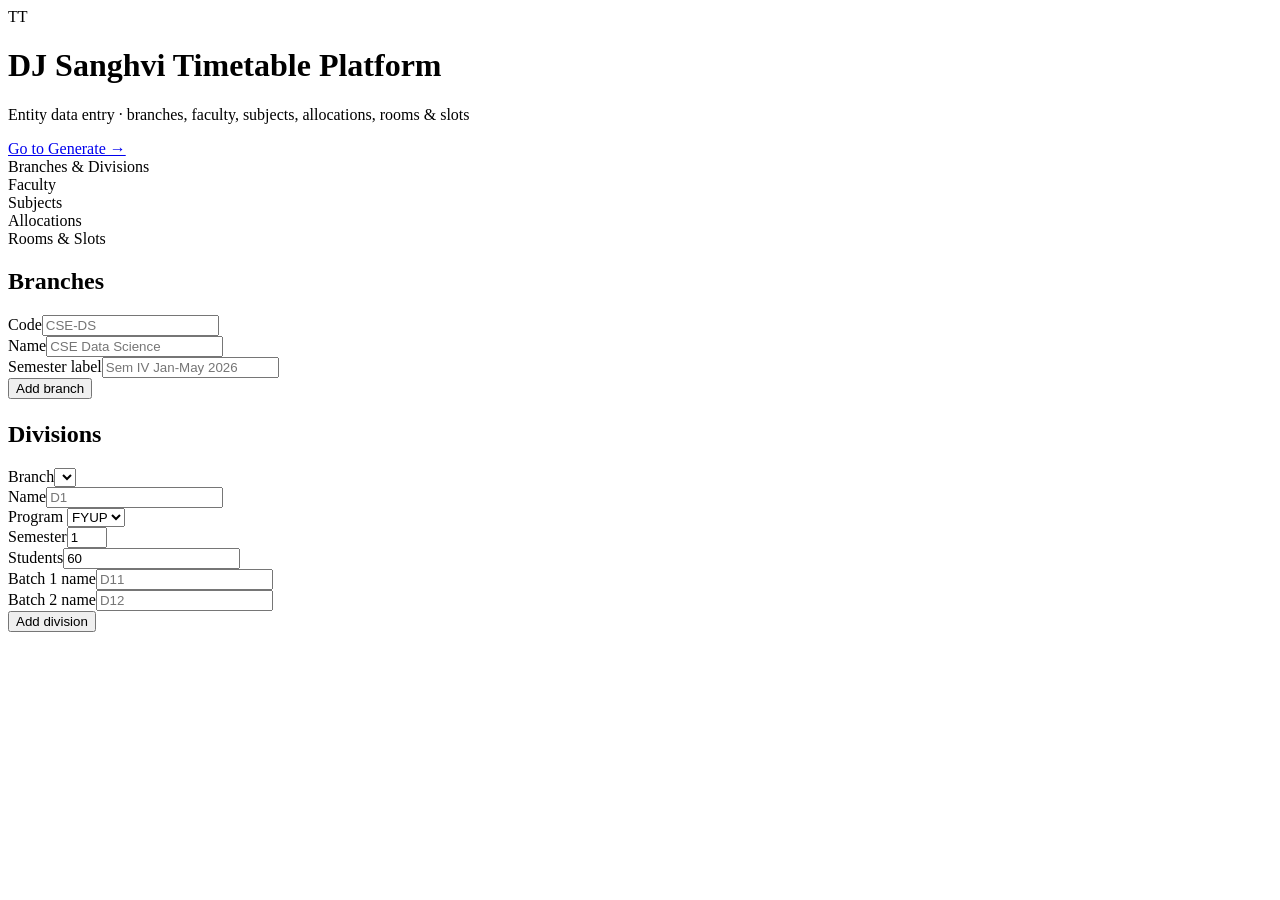
==== webapp/static/dashboard.html @ bfe4eb1f "Checkpoint from VS Code for cloud agent session" ====
<!DOCTYPE html>
<html lang="en">
<head>
<meta charset="UTF-8">
<meta name="viewport" content="width=device-width, initial-scale=1.0">
<title>DJ Sanghvi Timetable Platform — Data</title>
<link rel="stylesheet" href="/static/style.css">
<link rel="stylesheet" href="/static/dashboard.css">
</head>
<body>
<header class="topbar">
  <div class="brand">
    <div class="logo">TT</div>
    <div>
      <h1>DJ Sanghvi Timetable Platform</h1>
      <p class="sub">Entity data entry &middot; branches, faculty, subjects, allocations, rooms &amp; slots</p>
    </div>
  </div>
  <div class="dataset-label"><a class="nav-link" href="/platform">Go to Generate &rarr;</a></div>
</header>

<main>

  <nav class="dash-tabs" id="dashTabs">
    <div class="dash-tab active" data-section="branchesSection">Branches &amp; Divisions</div>
    <div class="dash-tab" data-section="facultySection">Faculty</div>
    <div class="dash-tab" data-section="coursesSection">Subjects</div>
    <div class="dash-tab" data-section="allocSection">Allocations</div>
    <div class="dash-tab" data-section="roomsSection">Rooms &amp; Slots</div>
  </nav>

  <!-- ============================================================ Branches & Divisions -->
  <section class="panel-section dash-section" id="branchesSection">
    <h2>Branches</h2>
    <form class="controls" id="branchForm">
      <div class="control"><label>Code</label><input type="text" id="branchCode" placeholder="CSE-DS" required></div>
      <div class="control"><label>Name</label><input type="text" id="branchName" placeholder="CSE Data Science" required></div>
      <div class="control"><label>Semester label</label><input type="text" id="branchSemLabel" placeholder="Sem IV Jan-May 2026"></div>
      <button type="submit" class="btn-primary">Add branch</button>
    </form>
    <div class="status-line" id="branchStatus"></div>
    <div id="branchTableWrap"></div>

    <h2 style="margin-top:22px">Divisions</h2>
    <div class="controls">
      <div class="control"><label>Branch</label><select id="divBranchSelect"></select></div>
    </div>
    <form class="controls" id="divForm">
      <div class="control"><label>Name</label><input type="text" id="divName" placeholder="D1" required></div>
      <div class="control"><label>Program</label>
        <select id="divProgram">
          <option value="FYUP">FYUP</option>
          <option value="BEd">BEd</option>
          <option value="MEd">MEd</option>
          <option value="ITEP">ITEP</option>
        </select>
      </div>
      <div class="control"><label>Semester</label><input type="number" id="divSemester" value="1" min="1" max="8"></div>
      <div class="control"><label>Students</label><input type="number" id="divStudents" value="60" min="1"></div>
      <div class="control"><label>Batch 1 name</label><input type="text" id="divBatch1" placeholder="D11"></div>
      <div class="control"><label>Batch 2 name</label><input type="text" id="divBatch2" placeholder="D12"></div>
      <button type="submit" class="btn-primary">Add division</button>
    </form>
    <div class="status-line" id="divStatus"></div>
    <div id="divTableWrap"></div>
  </section>

  <!-- ============================================================ Faculty -->
  <section class="panel-section dash-section" id="facultySection" style="display:none">
    <h2>Faculty <span class="hint">(shared across all branches)</span></h2>
    <form class="controls" id="facForm">
      <div class="control"><label>Code</label><input type="text" id="facCode" placeholder="AR" required></div>
      <div class="control"><label>Name</label><input type="text" id="facName" placeholder="Prof. Aditi Raut" required></div>
      <div class="control"><label>Max hrs/week</label><input type="number" id="facMaxHours" value="20" min="1"></div>
      <div class="control"><label>Max consecutive</label><input type="number" id="facMaxConsec" value="2" min="1"></div>
      <div class="control"><label>Unavailable slot ids <span class="hint">(comma-sep, optional)</span></label><input type="text" id="facUnavail" placeholder="e.g. 3,4,12"></div>
      <button type="submit" class="btn-primary">Add faculty</button>
    </form>
    <div class="status-line" id="facStatus"></div>
    <div id="facTableWrap"></div>
  </section>

  <!-- ============================================================ Subjects (Courses) -->
  <section class="panel-section dash-section" id="coursesSection" style="display:none">
    <h2>Subjects</h2>
    <div class="controls">
      <div class="control"><label>Branch</label><select id="courseBranchSelect"></select></div>
    </div>
    <form class="controls" id="courseForm">
      <div class="control"><label>Code</label><input type="text" id="courseCode" placeholder="DS" required></div>
      <div class="control"><label>Title</label><input type="text" id="courseTitle" placeholder="Data Structures" required></div>
      <div class="control"><label>Credits</label><input type="number" id="courseCredits" value="3" min="1" max="10"></div>
      <div class="control"><label>Category</label>
        <select id="courseCategory">
          <option value="Major">Major</option>
          <option value="Minor">Minor</option>
          <option value="Skill-Based">Skill-Based</option>
          <option value="Ability-Enhancement">Ability-Enhancement (AEC)</option>
          <option value="Value-Added">Value-Added (VAC)</option>
          <option value="Open-Elective">Open-Elective</option>
          <option value="Teaching-Practice">Teaching-Practice</option>
          <option value="Fieldwork">Fieldwork</option>
          <option value="Internship">Internship</option>
          <option value="Project">Project</option>
        </select>
      </div>
      <div class="control"><label>Theory/wk</label><input type="number" id="courseTheory" value="0" min="0" max="10"></div>
      <div class="control"><label>Practical/wk</label><input type="number" id="coursePractical" value="0" min="0" max="10"></div>
      <div class="control"><label>Tutorial/wk</label><input type="number" id="courseTutorial" value="0" min="0" max="10"></div>
      <div class="control checkbox-control"><label><input type="checkbox" id="courseHeavy"> Heavy subject</label></div>
      <button type="submit" class="btn-primary">Add subject</button>
    </form>
    <div class="status-line" id="courseStatus"></div>
    <div id="courseTableWrap"></div>
  </section>

  <!-- ============================================================ Allocations -->
  <section class="panel-section dash-section" id="allocSection" style="display:none">
    <h2>Allocations <span class="hint">(division &times; subject &rarr; faculty)</span></h2>
    <div class="controls">
      <div class="control"><label>Branch</label><select id="allocBranchSelect"></select></div>
      <div class="control"><label>Division</label><select id="allocDivisionSelect"></select></div>
    </div>
    <form class="controls" id="allocForm">
      <div class="control"><label>Subject</label><select id="allocCourseSelect"></select></div>
      <div class="control" id="allocSingleWrap"><label>Faculty (whole division)</label><select id="allocFaculty"></select></div>
      <div class="control" id="allocBatch1Wrap" style="display:none"><label>Batch 1 faculty</label><select id="allocBatch1Faculty"></select></div>
      <div class="control" id="allocBatch2Wrap" style="display:none"><label>Batch 2 faculty</label><select id="allocBatch2Faculty"></select></div>
      <button type="submit" class="btn-primary">Add allocation</button>
    </form>
    <p class="notes" id="allocHint"></p>
    <div class="status-line" id="allocStatus"></div>
    <div id="allocTableWrap"></div>
  </section>

  <!-- ============================================================ Rooms & Slots -->
  <section class="panel-section dash-section" id="roomsSection" style="display:none">
    <h2>Rooms <span class="hint">(shared across all branches)</span></h2>
    <form class="controls" id="roomForm">
      <div class="control"><label>Code</label><input type="text" id="roomCode" placeholder="CR51" required></div>
      <div class="control"><label>Name</label><input type="text" id="roomName" placeholder="Classroom 51" required></div>
      <div class="control"><label>Capacity</label><input type="number" id="roomCapacity" value="60" min="1"></div>
      <div class="control"><label>Type</label>
        <select id="roomType"><option value="classroom">Classroom</option><option value="lab">Lab</option></select>
      </div>
      <button type="submit" class="btn-primary">Add room</button>
    </form>
    <div class="status-line" id="roomStatus"></div>
    <div id="roomTableWrap"></div>

    <h2 style="margin-top:22px">Weekly slot grid <span class="hint">(one institutional grid; Save replaces the whole grid)</span></h2>
    <form class="controls" id="slotForm">
      <div class="control"><label>Day</label>
        <select id="slotDay">
          <option value="0">Monday</option><option value="1">Tuesday</option><option value="2">Wednesday</option>
          <option value="3">Thursday</option><option value="4">Friday</option>
        </select>
      </div>
      <div class="control"><label>Period (0-based)</label><input type="number" id="slotPeriod" value="0" min="0" max="20"></div>
      <div class="control"><label>Start</label><input type="text" id="slotStart" placeholder="08:00" value="08:00"></div>
      <div class="control"><label>End</label><input type="text" id="slotEnd" placeholder="09:00" value="09:00"></div>
      <button type="button" class="btn-primary" id="slotAddRowBtn">Add row to grid</button>
    </form>
    <div class="control-row">
      <button type="button" class="btn-primary" id="slotSaveBtn">Save grid (replaces all)</button>
      <span class="status-line" id="slotStatus"></span>
    </div>
    <div id="slotTableWrap"></div>
  </section>

</main>

<script src="/static/dashboard.js"></script>
</body>
</html>
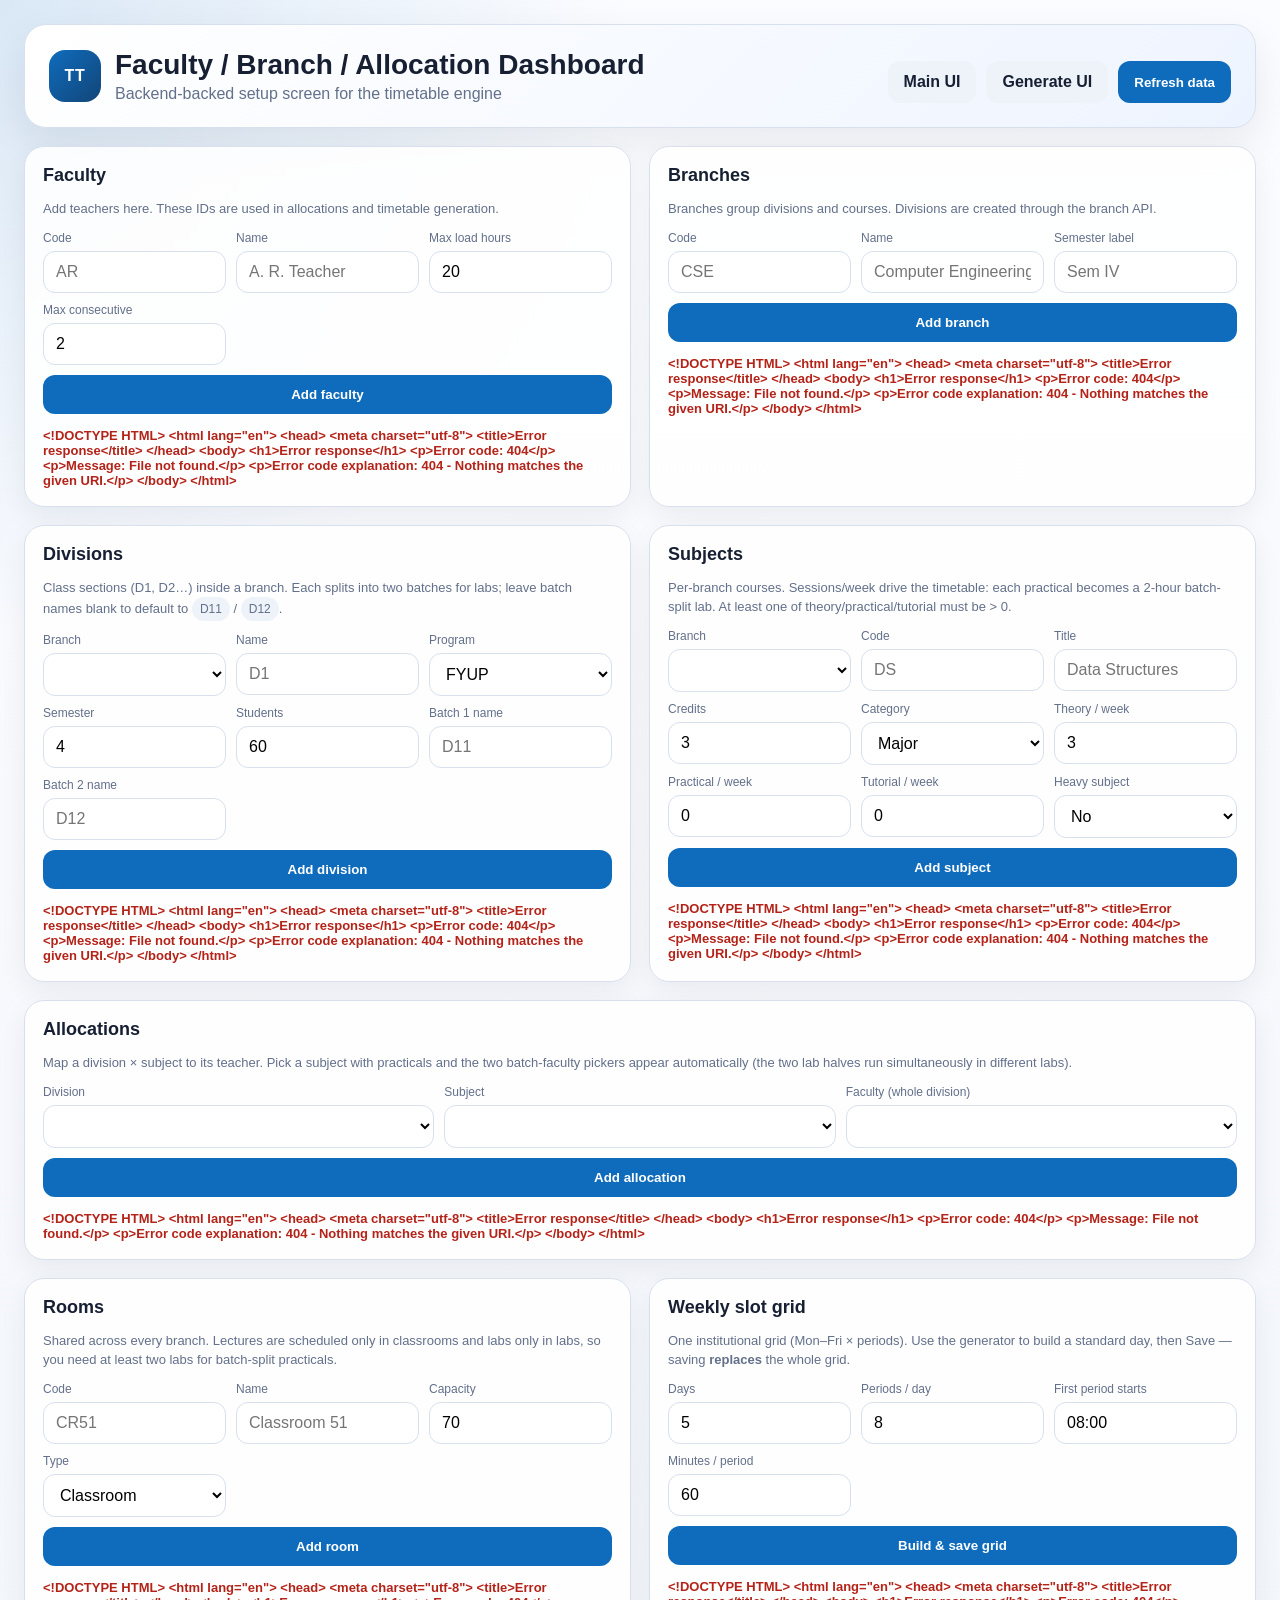
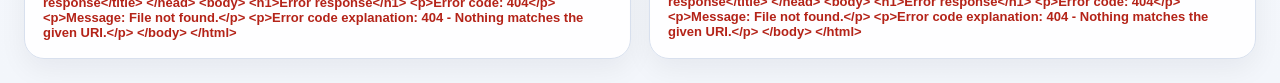
==== commit 6b2d0b48: "Entity data-entry dashboard + compare mode endpoint Adds GET /dashboard: a self-contained data-entry" ====
--- a/webapp/static/dashboard.html
+++ b/webapp/static/dashboard.html
@@ -3,173 +3,679 @@
 <head>
 <meta charset="UTF-8">
 <meta name="viewport" content="width=device-width, initial-scale=1.0">
-<title>DJ Sanghvi Timetable Platform — Data</title>
-<link rel="stylesheet" href="/static/style.css">
-<link rel="stylesheet" href="/static/dashboard.css">
+<title>Timetable Dashboard</title>
+<style>
+  :root {
+    --bg: #f3f6fb;
+    --panel: #ffffff;
+    --panel-soft: #eef3fa;
+    --text: #172033;
+    --muted: #63708a;
+    --line: #d8e0ee;
+    --accent: #0f6cbd;
+    --accent-2: #124578;
+    --good: #157347;
+    --bad: #b42318;
+  }
+  * { box-sizing: border-box; }
+  body {
+    margin: 0;
+    font-family: Inter, "Segoe UI", Arial, sans-serif;
+    color: var(--text);
+    background:
+      radial-gradient(circle at top left, rgba(15,108,189,0.14), transparent 30%),
+      linear-gradient(180deg, #fbfcff 0%, var(--bg) 100%);
+  }
+  a { color: inherit; text-decoration: none; }
+  .wrap { max-width: 1280px; margin: 0 auto; padding: 24px; }
+  .hero {
+    display: flex; justify-content: space-between; gap: 16px; flex-wrap: wrap;
+    align-items: end; padding: 24px; border: 1px solid var(--line); border-radius: 22px;
+    background: linear-gradient(135deg, #ffffff, #eef4ff);
+    box-shadow: 0 16px 40px rgba(15, 23, 42, 0.08);
+  }
+  .brand { display: flex; gap: 14px; align-items: center; }
+  .logo {
+    width: 52px; height: 52px; border-radius: 16px; display: grid; place-items: center;
+    background: linear-gradient(135deg, var(--accent), var(--accent-2)); color: #fff;
+    font-weight: 800; letter-spacing: 0.04em;
+  }
+  h1 { margin: 0; font-size: 28px; }
+  .sub { margin: 4px 0 0; color: var(--muted); }
+  .actions { display: flex; gap: 10px; flex-wrap: wrap; }
+  .btn, button {
+    border: 0; border-radius: 12px; padding: 12px 16px; cursor: pointer; font-weight: 700;
+  }
+  .btn.primary, button { background: var(--accent); color: white; }
+  .btn.secondary { background: var(--panel-soft); color: var(--text); }
+  .grid {
+    display: grid; grid-template-columns: repeat(auto-fit, minmax(320px, 1fr)); gap: 18px; margin-top: 18px;
+  }
+  .card {
+    background: rgba(255,255,255,0.9); border: 1px solid var(--line); border-radius: 20px;
+    padding: 18px; box-shadow: 0 10px 28px rgba(15, 23, 42, 0.06);
+  }
+  .card h2 { margin: 0 0 12px; font-size: 18px; }
+  .hint { color: var(--muted); font-size: 13px; margin-bottom: 12px; line-height: 1.5; }
+  form { display: grid; gap: 10px; margin-bottom: 14px; }
+  .fields { display: grid; grid-template-columns: repeat(auto-fit, minmax(150px, 1fr)); gap: 10px; }
+  input, select {
+    width: 100%; border: 1px solid var(--line); border-radius: 12px; padding: 11px 12px;
+    font: inherit; background: #fff;
+  }
+  label { font-size: 12px; color: var(--muted); display: block; margin-bottom: 6px; }
+  .field { display: flex; flex-direction: column; }
+  .status { margin-top: 6px; color: var(--muted); font-size: 13px; min-height: 18px; }
+  .status.ok { color: var(--good); font-weight: 600; }
+  .status.bad { color: var(--bad); font-weight: 600; }
+  table { width: 100%; border-collapse: collapse; margin-top: 10px; }
+  th, td { text-align: left; padding: 10px 8px; border-bottom: 1px solid var(--line); vertical-align: top; }
+  th { color: var(--muted); font-size: 12px; text-transform: uppercase; letter-spacing: 0.05em; }
+  tbody tr:hover { background: #f9fbff; }
+  .tag { display: inline-flex; align-items: center; padding: 3px 8px; border-radius: 999px; background: var(--panel-soft); font-size: 12px; }
+  .muted { color: var(--muted); }
+  .two-up { display: grid; grid-template-columns: 1.4fr 1fr; gap: 18px; }
+  @media (max-width: 960px) { .two-up { grid-template-columns: 1fr; } }
+</style>
 </head>
 <body>
-<header class="topbar">
-  <div class="brand">
-    <div class="logo">TT</div>
-    <div>
-      <h1>DJ Sanghvi Timetable Platform</h1>
-      <p class="sub">Entity data entry &middot; branches, faculty, subjects, allocations, rooms &amp; slots</p>
+  <div class="wrap">
+    <header class="hero">
+      <div class="brand">
+        <div class="logo">TT</div>
+        <div>
+          <h1>Faculty / Branch / Allocation Dashboard</h1>
+          <p class="sub">Backend-backed setup screen for the timetable engine</p>
+        </div>
+      </div>
+      <div class="actions">
+        <a class="btn secondary" href="/">Main UI</a>
+        <a class="btn secondary" href="/platform">Generate UI</a>
+        <button id="refreshAllBtn" class="primary">Refresh data</button>
+      </div>
+    </header>
+
+    <div class="grid">
+      <section class="card">
+        <h2>Faculty</h2>
+        <p class="hint">Add teachers here. These IDs are used in allocations and timetable generation.</p>
+        <form id="facultyForm">
+          <div class="fields">
+            <div class="field"><label>Code</label><input name="code" placeholder="AR" required></div>
+            <div class="field"><label>Name</label><input name="name" placeholder="A. R. Teacher" required></div>
+            <div class="field"><label>Max load hours</label><input name="max_load_hours_per_week" type="number" value="20" min="1" required></div>
+            <div class="field"><label>Max consecutive</label><input name="max_consecutive_sessions" type="number" value="2" min="1" required></div>
+          </div>
+          <button type="submit">Add faculty</button>
+        </form>
+        <div class="status" id="facultyStatus"></div>
+        <div id="facultyTable"></div>
+      </section>
+
+      <section class="card">
+        <h2>Branches</h2>
+        <p class="hint">Branches group divisions and courses. Divisions are created through the branch API.</p>
+        <form id="branchForm">
+          <div class="fields">
+            <div class="field"><label>Code</label><input name="code" placeholder="CSE" required></div>
+            <div class="field"><label>Name</label><input name="name" placeholder="Computer Engineering" required></div>
+            <div class="field"><label>Semester label</label><input name="semester_label" placeholder="Sem IV"></div>
+          </div>
+          <button type="submit">Add branch</button>
+        </form>
+        <div class="status" id="branchStatus"></div>
+        <div id="branchTable"></div>
+      </section>
+    </div>
+
+    <div class="grid" style="margin-top: 18px;">
+      <section class="card">
+        <h2>Divisions</h2>
+        <p class="hint">Class sections (D1, D2&hellip;) inside a branch. Each splits into two batches for labs; leave batch names blank to default to <span class="tag">D11</span> / <span class="tag">D12</span>.</p>
+        <form id="divisionForm">
+          <div class="fields">
+            <div class="field"><label>Branch</label><select name="branch_id" id="divisionBranchSelect" required></select></div>
+            <div class="field"><label>Name</label><input name="name" placeholder="D1" required></div>
+            <div class="field"><label>Program</label>
+              <select name="program">
+                <option value="FYUP">FYUP</option><option value="BEd">BEd</option>
+                <option value="MEd">MEd</option><option value="ITEP">ITEP</option>
+              </select>
+            </div>
+            <div class="field"><label>Semester</label><input name="semester" type="number" value="4" min="1" max="10" required></div>
+            <div class="field"><label>Students</label><input name="student_count" type="number" value="60" min="1" required></div>
+            <div class="field"><label>Batch 1 name</label><input name="batch1_name" placeholder="D11"></div>
+            <div class="field"><label>Batch 2 name</label><input name="batch2_name" placeholder="D12"></div>
+          </div>
+          <button type="submit">Add division</button>
+        </form>
+        <div class="status" id="divisionStatus"></div>
+        <div id="divisionTable"></div>
+      </section>
+
+      <section class="card">
+        <h2>Subjects</h2>
+        <p class="hint">Per-branch courses. Sessions/week drive the timetable: each practical becomes a 2-hour batch-split lab. At least one of theory/practical/tutorial must be &gt; 0.</p>
+        <form id="courseForm">
+          <div class="fields">
+            <div class="field"><label>Branch</label><select name="branch_id" id="courseBranchSelect" required></select></div>
+            <div class="field"><label>Code</label><input name="code" placeholder="DS" required></div>
+            <div class="field"><label>Title</label><input name="title" placeholder="Data Structures" required></div>
+            <div class="field"><label>Credits</label><input name="credits" type="number" value="3" min="1" max="12" required></div>
+            <div class="field"><label>Category</label>
+              <select name="category">
+                <option value="Major">Major</option><option value="Minor">Minor</option>
+                <option value="Skill-Based">Skill-Based</option>
+                <option value="Ability-Enhancement">Ability-Enhancement</option>
+                <option value="Value-Added">Value-Added</option>
+                <option value="Open-Elective">Open-Elective</option>
+                <option value="Teaching-Practice">Teaching-Practice</option>
+                <option value="Fieldwork">Fieldwork</option>
+                <option value="Internship">Internship</option>
+                <option value="Project">Project</option>
+              </select>
+            </div>
+            <div class="field"><label>Theory / week</label><input name="theory_per_week" type="number" value="3" min="0" max="10" required></div>
+            <div class="field"><label>Practical / week</label><input name="practical_per_week" type="number" value="0" min="0" max="10" required></div>
+            <div class="field"><label>Tutorial / week</label><input name="tutorial_per_week" type="number" value="0" min="0" max="10" required></div>
+            <div class="field"><label>Heavy subject</label><select name="is_heavy"><option value="false">No</option><option value="true">Yes</option></select></div>
+          </div>
+          <button type="submit">Add subject</button>
+        </form>
+        <div class="status" id="courseStatus"></div>
+        <div id="courseTable"></div>
+      </section>
+    </div>
+
+    <div class="grid" style="margin-top: 18px;">
+      <section class="card" style="grid-column: 1 / -1;">
+        <h2>Allocations</h2>
+        <p class="hint">Map a division &times; subject to its teacher. Pick a subject with practicals and the two batch-faculty pickers appear automatically (the two lab halves run simultaneously in different labs).</p>
+        <form id="allocationForm">
+          <div class="fields">
+            <div class="field"><label>Division</label><select name="division_id" id="allocDivisionSelect" required></select></div>
+            <div class="field"><label>Subject</label><select name="course_id" id="allocCourseSelect" required></select></div>
+            <div class="field" id="allocSingleField"><label>Faculty (whole division)</label><select name="faculty_id" id="allocFacultySelect"></select></div>
+            <div class="field" id="allocBatch1Field" style="display:none"><label>Batch 1 faculty</label><select name="batch1_faculty_id" id="allocBatch1Select"></select></div>
+            <div class="field" id="allocBatch2Field" style="display:none"><label>Batch 2 faculty</label><select name="batch2_faculty_id" id="allocBatch2Select"></select></div>
+          </div>
+          <button type="submit">Add allocation</button>
+        </form>
+        <div class="status" id="allocationStatus"></div>
+        <div id="allocationTable"></div>
+      </section>
+    </div>
+
+    <div class="grid" style="margin-top: 18px;">
+      <section class="card">
+        <h2>Rooms</h2>
+        <p class="hint">Shared across every branch. Lectures are scheduled only in classrooms and labs only in labs, so you need at least two labs for batch-split practicals.</p>
+        <form id="roomForm">
+          <div class="fields">
+            <div class="field"><label>Code</label><input name="code" placeholder="CR51" required></div>
+            <div class="field"><label>Name</label><input name="name" placeholder="Classroom 51" required></div>
+            <div class="field"><label>Capacity</label><input name="capacity" type="number" value="70" min="1" required></div>
+            <div class="field"><label>Type</label><select name="room_type"><option value="classroom">Classroom</option><option value="lab">Lab</option></select></div>
+          </div>
+          <button type="submit">Add room</button>
+        </form>
+        <div class="status" id="roomStatus"></div>
+        <div id="roomTable"></div>
+      </section>
+
+      <section class="card">
+        <h2>Weekly slot grid</h2>
+        <p class="hint">One institutional grid (Mon&ndash;Fri &times; periods). Use the generator to build a standard day, then Save &mdash; saving <b>replaces</b> the whole grid.</p>
+        <form id="slotForm">
+          <div class="fields">
+            <div class="field"><label>Days</label><input name="days" type="number" value="5" min="1" max="7" required></div>
+            <div class="field"><label>Periods / day</label><input name="periods" type="number" value="8" min="1" max="14" required></div>
+            <div class="field"><label>First period starts</label><input name="start" value="08:00" required></div>
+            <div class="field"><label>Minutes / period</label><input name="minutes" type="number" value="60" min="30" max="120" step="5" required></div>
+          </div>
+          <button type="submit">Build &amp; save grid</button>
+        </form>
+        <div class="status" id="slotStatus"></div>
+        <div id="slotTable"></div>
+      </section>
     </div>
   </div>
-  <div class="dataset-label"><a class="nav-link" href="/platform">Go to Generate &rarr;</a></div>
-</header>
-
-<main>
-
-  <nav class="dash-tabs" id="dashTabs">
-    <div class="dash-tab active" data-section="branchesSection">Branches &amp; Divisions</div>
-    <div class="dash-tab" data-section="facultySection">Faculty</div>
-    <div class="dash-tab" data-section="coursesSection">Subjects</div>
-    <div class="dash-tab" data-section="allocSection">Allocations</div>
-    <div class="dash-tab" data-section="roomsSection">Rooms &amp; Slots</div>
-  </nav>
-
-  <!-- ============================================================ Branches & Divisions -->
-  <section class="panel-section dash-section" id="branchesSection">
-    <h2>Branches</h2>
-    <form class="controls" id="branchForm">
-      <div class="control"><label>Code</label><input type="text" id="branchCode" placeholder="CSE-DS" required></div>
-      <div class="control"><label>Name</label><input type="text" id="branchName" placeholder="CSE Data Science" required></div>
-      <div class="control"><label>Semester label</label><input type="text" id="branchSemLabel" placeholder="Sem IV Jan-May 2026"></div>
-      <button type="submit" class="btn-primary">Add branch</button>
-    </form>
-    <div class="status-line" id="branchStatus"></div>
-    <div id="branchTableWrap"></div>
-
-    <h2 style="margin-top:22px">Divisions</h2>
-    <div class="controls">
-      <div class="control"><label>Branch</label><select id="divBranchSelect"></select></div>
-    </div>
-    <form class="controls" id="divForm">
-      <div class="control"><label>Name</label><input type="text" id="divName" placeholder="D1" required></div>
-      <div class="control"><label>Program</label>
-        <select id="divProgram">
-          <option value="FYUP">FYUP</option>
-          <option value="BEd">BEd</option>
-          <option value="MEd">MEd</option>
-          <option value="ITEP">ITEP</option>
-        </select>
-      </div>
-      <div class="control"><label>Semester</label><input type="number" id="divSemester" value="1" min="1" max="8"></div>
-      <div class="control"><label>Students</label><input type="number" id="divStudents" value="60" min="1"></div>
-      <div class="control"><label>Batch 1 name</label><input type="text" id="divBatch1" placeholder="D11"></div>
-      <div class="control"><label>Batch 2 name</label><input type="text" id="divBatch2" placeholder="D12"></div>
-      <button type="submit" class="btn-primary">Add division</button>
-    </form>
-    <div class="status-line" id="divStatus"></div>
-    <div id="divTableWrap"></div>
-  </section>
-
-  <!-- ============================================================ Faculty -->
-  <section class="panel-section dash-section" id="facultySection" style="display:none">
-    <h2>Faculty <span class="hint">(shared across all branches)</span></h2>
-    <form class="controls" id="facForm">
-      <div class="control"><label>Code</label><input type="text" id="facCode" placeholder="AR" required></div>
-      <div class="control"><label>Name</label><input type="text" id="facName" placeholder="Prof. Aditi Raut" required></div>
-      <div class="control"><label>Max hrs/week</label><input type="number" id="facMaxHours" value="20" min="1"></div>
-      <div class="control"><label>Max consecutive</label><input type="number" id="facMaxConsec" value="2" min="1"></div>
-      <div class="control"><label>Unavailable slot ids <span class="hint">(comma-sep, optional)</span></label><input type="text" id="facUnavail" placeholder="e.g. 3,4,12"></div>
-      <button type="submit" class="btn-primary">Add faculty</button>
-    </form>
-    <div class="status-line" id="facStatus"></div>
-    <div id="facTableWrap"></div>
-  </section>
-
-  <!-- ============================================================ Subjects (Courses) -->
-  <section class="panel-section dash-section" id="coursesSection" style="display:none">
-    <h2>Subjects</h2>
-    <div class="controls">
-      <div class="control"><label>Branch</label><select id="courseBranchSelect"></select></div>
-    </div>
-    <form class="controls" id="courseForm">
-      <div class="control"><label>Code</label><input type="text" id="courseCode" placeholder="DS" required></div>
-      <div class="control"><label>Title</label><input type="text" id="courseTitle" placeholder="Data Structures" required></div>
-      <div class="control"><label>Credits</label><input type="number" id="courseCredits" value="3" min="1" max="10"></div>
-      <div class="control"><label>Category</label>
-        <select id="courseCategory">
-          <option value="Major">Major</option>
-          <option value="Minor">Minor</option>
-          <option value="Skill-Based">Skill-Based</option>
-          <option value="Ability-Enhancement">Ability-Enhancement (AEC)</option>
-          <option value="Value-Added">Value-Added (VAC)</option>
-          <option value="Open-Elective">Open-Elective</option>
-          <option value="Teaching-Practice">Teaching-Practice</option>
-          <option value="Fieldwork">Fieldwork</option>
-          <option value="Internship">Internship</option>
-          <option value="Project">Project</option>
-        </select>
-      </div>
-      <div class="control"><label>Theory/wk</label><input type="number" id="courseTheory" value="0" min="0" max="10"></div>
-      <div class="control"><label>Practical/wk</label><input type="number" id="coursePractical" value="0" min="0" max="10"></div>
-      <div class="control"><label>Tutorial/wk</label><input type="number" id="courseTutorial" value="0" min="0" max="10"></div>
-      <div class="control checkbox-control"><label><input type="checkbox" id="courseHeavy"> Heavy subject</label></div>
-      <button type="submit" class="btn-primary">Add subject</button>
-    </form>
-    <div class="status-line" id="courseStatus"></div>
-    <div id="courseTableWrap"></div>
-  </section>
-
-  <!-- ============================================================ Allocations -->
-  <section class="panel-section dash-section" id="allocSection" style="display:none">
-    <h2>Allocations <span class="hint">(division &times; subject &rarr; faculty)</span></h2>
-    <div class="controls">
-      <div class="control"><label>Branch</label><select id="allocBranchSelect"></select></div>
-      <div class="control"><label>Division</label><select id="allocDivisionSelect"></select></div>
-    </div>
-    <form class="controls" id="allocForm">
-      <div class="control"><label>Subject</label><select id="allocCourseSelect"></select></div>
-      <div class="control" id="allocSingleWrap"><label>Faculty (whole division)</label><select id="allocFaculty"></select></div>
-      <div class="control" id="allocBatch1Wrap" style="display:none"><label>Batch 1 faculty</label><select id="allocBatch1Faculty"></select></div>
-      <div class="control" id="allocBatch2Wrap" style="display:none"><label>Batch 2 faculty</label><select id="allocBatch2Faculty"></select></div>
-      <button type="submit" class="btn-primary">Add allocation</button>
-    </form>
-    <p class="notes" id="allocHint"></p>
-    <div class="status-line" id="allocStatus"></div>
-    <div id="allocTableWrap"></div>
-  </section>
-
-  <!-- ============================================================ Rooms & Slots -->
-  <section class="panel-section dash-section" id="roomsSection" style="display:none">
-    <h2>Rooms <span class="hint">(shared across all branches)</span></h2>
-    <form class="controls" id="roomForm">
-      <div class="control"><label>Code</label><input type="text" id="roomCode" placeholder="CR51" required></div>
-      <div class="control"><label>Name</label><input type="text" id="roomName" placeholder="Classroom 51" required></div>
-      <div class="control"><label>Capacity</label><input type="number" id="roomCapacity" value="60" min="1"></div>
-      <div class="control"><label>Type</label>
-        <select id="roomType"><option value="classroom">Classroom</option><option value="lab">Lab</option></select>
-      </div>
-      <button type="submit" class="btn-primary">Add room</button>
-    </form>
-    <div class="status-line" id="roomStatus"></div>
-    <div id="roomTableWrap"></div>
-
-    <h2 style="margin-top:22px">Weekly slot grid <span class="hint">(one institutional grid; Save replaces the whole grid)</span></h2>
-    <form class="controls" id="slotForm">
-      <div class="control"><label>Day</label>
-        <select id="slotDay">
-          <option value="0">Monday</option><option value="1">Tuesday</option><option value="2">Wednesday</option>
-          <option value="3">Thursday</option><option value="4">Friday</option>
-        </select>
-      </div>
-      <div class="control"><label>Period (0-based)</label><input type="number" id="slotPeriod" value="0" min="0" max="20"></div>
-      <div class="control"><label>Start</label><input type="text" id="slotStart" placeholder="08:00" value="08:00"></div>
-      <div class="control"><label>End</label><input type="text" id="slotEnd" placeholder="09:00" value="09:00"></div>
-      <button type="button" class="btn-primary" id="slotAddRowBtn">Add row to grid</button>
-    </form>
-    <div class="control-row">
-      <button type="button" class="btn-primary" id="slotSaveBtn">Save grid (replaces all)</button>
-      <span class="status-line" id="slotStatus"></span>
-    </div>
-    <div id="slotTableWrap"></div>
-  </section>
-
-</main>
-
-<script src="/static/dashboard.js"></script>
+
+  <script>
+    const $ = (id) => document.getElementById(id);
+    const state = { faculty: [], branches: [], divisions: [], allocations: [], courses: [], rooms: [], slots: [] };
+
+    function setStatus(id, text, tone = "") {
+      const node = $(id);
+      node.textContent = text;
+      node.className = "status " + tone;
+    }
+
+    function esc(value) {
+      return String(value ?? "").replace(/[&<>\"]/g, (ch) => ({
+        "&": "&amp;",
+        "<": "&lt;",
+        ">": "&gt;",
+        '"': "&quot;",
+      })[ch]);
+    }
+
+    function renderFaculty() {
+      const rows = state.faculty.map((f) => `
+        <tr><td>${f.id}</td><td>${esc(f.code)}</td><td>${esc(f.name)}</td><td>${f.max_load_hours_per_week}</td></tr>`).join("");
+      $("facultyTable").innerHTML = `
+        <table>
+          <thead><tr><th>ID</th><th>Code</th><th>Name</th><th>Load</th></tr></thead>
+          <tbody>${rows || `<tr><td colspan="4" class="muted">No faculty yet</td></tr>`}</tbody>
+        </table>`;
+    }
+
+    function renderBranches() {
+      const rows = state.branches.map((b) => `
+        <tr><td>${b.id}</td><td>${esc(b.code)}</td><td>${esc(b.name)}</td><td>${esc(b.semester_label || "")}</td></tr>`).join("");
+      $("branchTable").innerHTML = `
+        <table>
+          <thead><tr><th>ID</th><th>Code</th><th>Name</th><th>Semester</th></tr></thead>
+          <tbody>${rows || `<tr><td colspan="4" class="muted">No branches yet</td></tr>`}</tbody>
+        </table>`;
+    }
+
+    function renderAllocations() {
+      const divisionsById = new Map(state.divisions.map((d) => [d.id, d]));
+      const coursesById = new Map(state.courses.map((c) => [c.id, c]));
+      const facultyById = new Map(state.faculty.map((f) => [f.id, f]));
+      const facCode = (id) => (id ? (facultyById.get(id)?.code || `#${id}`) : "");
+      const rows = state.allocations.map((a) => {
+        const division = divisionsById.get(a.division_id);
+        const course = coursesById.get(a.course_id);
+        const b1 = facCode(a.batch1_faculty_id);
+        const b2 = facCode(a.batch2_faculty_id);
+        const mapping = (b1 || b2)
+          ? `<span class="tag">batch 1: ${esc(b1)}</span> <span class="tag">batch 2: ${esc(b2)}</span>`
+          : (facCode(a.faculty_id) ? `<span class="tag">${esc(facCode(a.faculty_id))}</span>` : `<span class="muted">unassigned</span>`);
+        return `
+          <tr>
+            <td>${a.id}</td>
+            <td>${division ? esc(division.name) : `#${a.division_id}`}
+                ${division ? `<span class="muted">(${esc(branchLabel(division.branch_id))})</span>` : ""}</td>
+            <td>${course ? `${esc(course.code)} <span class="muted">${esc(course.title)}</span>` : `#${a.course_id}`}</td>
+            <td>${mapping}</td>
+          </tr>`;
+      }).join("");
+      $("allocationTable").innerHTML = `
+        <table>
+          <thead><tr><th>ID</th><th>Division</th><th>Subject</th><th>Faculty mapping</th></tr></thead>
+          <tbody>${rows || `<tr><td colspan="4" class="muted">No allocations yet</td></tr>`}</tbody>
+        </table>`;
+    }
+
+    const DAY_NAMES = ["Mon", "Tue", "Wed", "Thu", "Fri", "Sat", "Sun"];
+
+    function branchLabel(id) {
+      const b = state.branches.find((x) => x.id === id);
+      return b ? b.code : `#${id}`;
+    }
+
+    function renderDivisions() {
+      const rows = state.divisions.map((d) => `
+        <tr>
+          <td>${d.id}</td><td>${esc(d.name)}</td><td><span class="tag">${esc(branchLabel(d.branch_id))}</span></td>
+          <td>${esc(d.program)} &middot; sem ${d.semester}</td><td>${d.student_count}</td>
+          <td class="muted">${esc(d.batch1_name || d.name + "1")} / ${esc(d.batch2_name || d.name + "2")}</td>
+        </tr>`).join("");
+      $("divisionTable").innerHTML = `
+        <table>
+          <thead><tr><th>ID</th><th>Name</th><th>Branch</th><th>Program</th><th>Students</th><th>Batches</th></tr></thead>
+          <tbody>${rows || `<tr><td colspan="6" class="muted">No divisions yet</td></tr>`}</tbody>
+        </table>`;
+    }
+
+    function renderCourses() {
+      const rows = state.courses.map((c) => `
+        <tr>
+          <td>${c.id}</td><td>${esc(c.code)}</td><td>${esc(c.title)}</td>
+          <td><span class="tag">${esc(branchLabel(c.branch_id))}</span></td>
+          <td>${esc(c.category)}</td><td>${c.credits}</td>
+          <td>${c.theory_per_week}T / ${c.practical_per_week}P / ${c.tutorial_per_week}Tu${c.is_heavy ? ' <span class="tag">heavy</span>' : ""}</td>
+        </tr>`).join("");
+      $("courseTable").innerHTML = `
+        <table>
+          <thead><tr><th>ID</th><th>Code</th><th>Title</th><th>Branch</th><th>Category</th><th>Cr</th><th>Sessions/wk</th></tr></thead>
+          <tbody>${rows || `<tr><td colspan="7" class="muted">No subjects yet</td></tr>`}</tbody>
+        </table>`;
+    }
+
+    function renderRooms() {
+      const rows = state.rooms.map((r) => `
+        <tr><td>${r.id}</td><td>${esc(r.code)}</td><td>${esc(r.name)}</td><td>${r.capacity}</td>
+        <td><span class="tag">${esc(r.room_type)}</span></td></tr>`).join("");
+      const labs = state.rooms.filter((r) => r.room_type === "lab").length;
+      const warn = state.rooms.length && labs < 2
+        ? `<div class="status bad">Only ${labs} lab room(s): batch-split practicals need at least 2.</div>` : "";
+      $("roomTable").innerHTML = `
+        <table>
+          <thead><tr><th>ID</th><th>Code</th><th>Name</th><th>Capacity</th><th>Type</th></tr></thead>
+          <tbody>${rows || `<tr><td colspan="5" class="muted">No rooms yet</td></tr>`}</tbody>
+        </table>${warn}`;
+    }
+
+    function renderSlots() {
+      if (!state.slots.length) {
+        $("slotTable").innerHTML = `<p class="muted">No slot grid saved yet.</p>`;
+        return;
+      }
+      const byDay = new Map();
+      state.slots.forEach((s) => {
+        if (!byDay.has(s.day)) byDay.set(s.day, []);
+        byDay.get(s.day).push(s);
+      });
+      const days = [...byDay.keys()].sort((a, b) => a - b);
+      const periods = [...new Set(state.slots.map((s) => s.period))].sort((a, b) => a - b);
+      const head = `<tr><th>Period</th>${days.map((d) => `<th>${DAY_NAMES[d] || d}</th>`).join("")}</tr>`;
+      const body = periods.map((p) => {
+        const cells = days.map((d) => {
+          const slot = (byDay.get(d) || []).find((s) => s.period === p);
+          return `<td class="muted">${slot ? `${esc(slot.start)}&ndash;${esc(slot.end)}` : ""}</td>`;
+        }).join("");
+        return `<tr><td>${p}</td>${cells}</tr>`;
+      }).join("");
+      $("slotTable").innerHTML =
+        `<table><thead>${head}</thead><tbody>${body}</tbody></table>
+         <div class="status">${state.slots.length} slots across ${days.length} day(s).</div>`;
+    }
+
+    function fillSelect(select, items, toLabel, { placeholder, keepValue = true } = {}) {
+      if (!select) return;
+      const previous = keepValue ? select.value : "";
+      const opts = items.map((it) => `<option value="${it.id}">${esc(toLabel(it))}</option>`).join("");
+      select.innerHTML = (placeholder ? `<option value="">${esc(placeholder)}</option>` : "") + opts;
+      if (previous && items.some((it) => String(it.id) === previous)) select.value = previous;
+    }
+
+    function courseLabel(c) {
+      const shape = `${c.theory_per_week}T/${c.practical_per_week}P/${c.tutorial_per_week}Tu`;
+      return `${c.code} — ${c.title} [${branchLabel(c.branch_id)}] (${shape})`;
+    }
+
+    function selectedAllocCourse() {
+      const id = Number($("allocCourseSelect").value);
+      return state.courses.find((c) => c.id === id) || null;
+    }
+
+    // Practical courses are taught as two simultaneous batch halves, so they need a faculty per
+    // batch; non-practical courses take a single whole-division faculty. Mirror that rule in the
+    // form so the API's 400 is unreachable by normal use.
+    function syncAllocationFields() {
+      const course = selectedAllocCourse();
+      const isPractical = !!course && course.practical_per_week > 0;
+      $("allocSingleField").style.display = isPractical ? "none" : "";
+      $("allocBatch1Field").style.display = isPractical ? "" : "none";
+      $("allocBatch2Field").style.display = isPractical ? "" : "none";
+      $("allocFacultySelect").required = !isPractical;
+      $("allocBatch1Select").required = isPractical;
+      $("allocBatch2Select").required = isPractical;
+    }
+
+    function refreshSelects() {
+      const branchOpts = (b) => `${b.code} — ${b.name}`;
+      fillSelect($("divisionBranchSelect"), state.branches, branchOpts, { placeholder: "Select branch" });
+      fillSelect($("courseBranchSelect"), state.branches, branchOpts, { placeholder: "Select branch" });
+      fillSelect($("allocDivisionSelect"), state.divisions,
+        (d) => `${d.name} [${branchLabel(d.branch_id)}]`, { placeholder: "Select division" });
+      fillSelect($("allocCourseSelect"), state.courses, courseLabel, { placeholder: "Select subject" });
+      const facLabel = (f) => `${f.code} — ${f.name}`;
+      fillSelect($("allocFacultySelect"), state.faculty, facLabel, { placeholder: "Select faculty" });
+      fillSelect($("allocBatch1Select"), state.faculty, facLabel, { placeholder: "Select faculty" });
+      fillSelect($("allocBatch2Select"), state.faculty, facLabel, { placeholder: "Select faculty" });
+      syncAllocationFields();
+    }
+
+    async function fetchJson(url, options) {
+      const res = await fetch(url, options);
+      const text = await res.text();
+      if (!res.ok) throw new Error(text || `HTTP ${res.status}`);
+      return text ? JSON.parse(text) : null;
+    }
+
+    async function loadAll() {
+      const [faculty, branches, allocations, courses, rooms, slots] = await Promise.all([
+        fetchJson("/api/faculty"),
+        fetchJson("/api/branches"),
+        fetchJson("/api/allocations"),
+        fetchJson("/api/courses"),
+        fetchJson("/api/rooms"),
+        fetchJson("/api/slots"),
+      ]);
+      state.faculty = faculty;
+      state.branches = branches;
+      state.allocations = allocations;
+      state.courses = courses;
+      state.rooms = rooms;
+      state.slots = slots;
+
+      const divisionLists = await Promise.all(branches.map((b) => fetchJson(`/api/branches/${b.id}/divisions`)));
+      state.divisions = divisionLists.flat();
+
+      renderFaculty();
+      renderBranches();
+      renderDivisions();
+      renderCourses();
+      renderAllocations();
+      renderRooms();
+      renderSlots();
+      refreshSelects();
+    }
+
+    $("facultyForm").addEventListener("submit", async (event) => {
+      event.preventDefault();
+      const form = new FormData(event.target);
+      const payload = {
+        code: form.get("code"),
+        name: form.get("name"),
+        max_load_hours_per_week: Number(form.get("max_load_hours_per_week") || 20),
+        max_consecutive_sessions: Number(form.get("max_consecutive_sessions") || 2),
+        unavailable_slot_ids: [],
+      };
+      try {
+        await fetchJson("/api/faculty", {
+          method: "POST",
+          headers: { "Content-Type": "application/json" },
+          body: JSON.stringify(payload),
+        });
+        event.target.reset();
+        setStatus("facultyStatus", "Faculty saved.", "ok");
+        await loadAll();
+      } catch (error) {
+        setStatus("facultyStatus", error.message || String(error), "bad");
+      }
+    });
+
+    $("branchForm").addEventListener("submit", async (event) => {
+      event.preventDefault();
+      const form = new FormData(event.target);
+      const payload = {
+        code: form.get("code"),
+        name: form.get("name"),
+        semester_label: form.get("semester_label") || "",
+      };
+      try {
+        await fetchJson("/api/branches", {
+          method: "POST",
+          headers: { "Content-Type": "application/json" },
+          body: JSON.stringify(payload),
+        });
+        event.target.reset();
+        setStatus("branchStatus", "Branch saved.", "ok");
+        await loadAll();
+      } catch (error) {
+        setStatus("branchStatus", error.message || String(error), "bad");
+      }
+    });
+
+    $("allocCourseSelect").addEventListener("change", syncAllocationFields);
+
+    $("allocationForm").addEventListener("submit", async (event) => {
+      event.preventDefault();
+      const form = new FormData(event.target);
+      const course = selectedAllocCourse();
+      const isPractical = !!course && course.practical_per_week > 0;
+      const num = (key) => (form.get(key) ? Number(form.get(key)) : null);
+      // send only the shape the API expects for this course kind, so a leftover value from the
+      // hidden half of the form can't ride along
+      const payload = {
+        division_id: Number(form.get("division_id")),
+        course_id: Number(form.get("course_id")),
+        faculty_id: isPractical ? null : num("faculty_id"),
+        batch1_faculty_id: isPractical ? num("batch1_faculty_id") : null,
+        batch2_faculty_id: isPractical ? num("batch2_faculty_id") : null,
+      };
+      try {
+        await fetchJson("/api/allocations", {
+          method: "POST",
+          headers: { "Content-Type": "application/json" },
+          body: JSON.stringify(payload),
+        });
+        setStatus("allocationStatus", "Allocation saved.", "ok");
+        await loadAll();
+      } catch (error) {
+        setStatus("allocationStatus", error.message || String(error), "bad");
+      }
+    });
+
+    $("divisionForm").addEventListener("submit", async (event) => {
+      event.preventDefault();
+      const form = new FormData(event.target);
+      const branchId = Number(form.get("branch_id"));
+      if (!branchId) { setStatus("divisionStatus", "Pick a branch first.", "bad"); return; }
+      // branch_id travels in the URL path, not the body (POST /api/branches/{id}/divisions)
+      const payload = {
+        name: form.get("name"),
+        program: form.get("program"),
+        semester: Number(form.get("semester") || 1),
+        student_count: Number(form.get("student_count") || 60),
+        batch1_name: form.get("batch1_name") || "",
+        batch2_name: form.get("batch2_name") || "",
+      };
+      try {
+        await fetchJson(`/api/branches/${branchId}/divisions`, {
+          method: "POST",
+          headers: { "Content-Type": "application/json" },
+          body: JSON.stringify(payload),
+        });
+        setStatus("divisionStatus", "Division saved.", "ok");
+        await loadAll();
+      } catch (error) {
+        setStatus("divisionStatus", error.message || String(error), "bad");
+      }
+    });
+
+    $("courseForm").addEventListener("submit", async (event) => {
+      event.preventDefault();
+      const form = new FormData(event.target);
+      const branchId = Number(form.get("branch_id"));
+      if (!branchId) { setStatus("courseStatus", "Pick a branch first.", "bad"); return; }
+      const payload = {
+        branch_id: branchId,
+        code: form.get("code"),
+        title: form.get("title"),
+        credits: Number(form.get("credits") || 3),
+        category: form.get("category"),
+        theory_per_week: Number(form.get("theory_per_week") || 0),
+        practical_per_week: Number(form.get("practical_per_week") || 0),
+        tutorial_per_week: Number(form.get("tutorial_per_week") || 0),
+        is_heavy: form.get("is_heavy") === "true",
+      };
+      try {
+        await fetchJson("/api/courses", {
+          method: "POST",
+          headers: { "Content-Type": "application/json" },
+          body: JSON.stringify(payload),
+        });
+        setStatus("courseStatus", "Subject saved.", "ok");
+        await loadAll();
+      } catch (error) {
+        setStatus("courseStatus", error.message || String(error), "bad");
+      }
+    });
+
+    $("roomForm").addEventListener("submit", async (event) => {
+      event.preventDefault();
+      const form = new FormData(event.target);
+      const payload = {
+        code: form.get("code"),
+        name: form.get("name"),
+        capacity: Number(form.get("capacity") || 60),
+        room_type: form.get("room_type"),
+      };
+      try {
+        await fetchJson("/api/rooms", {
+          method: "POST",
+          headers: { "Content-Type": "application/json" },
+          body: JSON.stringify(payload),
+        });
+        event.target.reset();
+        setStatus("roomStatus", "Room saved.", "ok");
+        await loadAll();
+      } catch (error) {
+        setStatus("roomStatus", error.message || String(error), "bad");
+      }
+    });
+
+    function addMinutes(hhmm, minutes) {
+      const [h, m] = hhmm.split(":").map(Number);
+      const total = h * 60 + m + minutes;
+      const hh = String(Math.floor(total / 60) % 24).padStart(2, "0");
+      const mm = String(total % 60).padStart(2, "0");
+      return `${hh}:${mm}`;
+    }
+
+    $("slotForm").addEventListener("submit", async (event) => {
+      event.preventDefault();
+      const form = new FormData(event.target);
+      const days = Number(form.get("days") || 5);
+      const periods = Number(form.get("periods") || 8);
+      const minutes = Number(form.get("minutes") || 60);
+      const first = String(form.get("start") || "08:00");
+      if (!/^\d{1,2}:\d{2}$/.test(first)) {
+        setStatus("slotStatus", "Start time must look like 08:00.", "bad");
+        return;
+      }
+      // PUT /api/slots has replace-all semantics: build the full weekly grid and send it at once
+      const grid = [];
+      for (let day = 0; day < days; day += 1) {
+        for (let period = 0; period < periods; period += 1) {
+          const start = addMinutes(first, period * minutes);
+          grid.push({ day, period, start, end: addMinutes(start, minutes) });
+        }
+      }
+      try {
+        await fetchJson("/api/slots", {
+          method: "PUT",
+          headers: { "Content-Type": "application/json" },
+          body: JSON.stringify(grid),
+        });
+        setStatus("slotStatus", `Saved ${grid.length} slots (${days} days × ${periods} periods).`, "ok");
+        await loadAll();
+      } catch (error) {
+        setStatus("slotStatus", error.message || String(error), "bad");
+      }
+    });
+
+    const STATUS_IDS = ["facultyStatus", "branchStatus", "divisionStatus", "courseStatus",
+                        "allocationStatus", "roomStatus", "slotStatus"];
+    const setAllStatus = (text, tone = "") => STATUS_IDS.forEach((id) => setStatus(id, text, tone));
+
+    $("refreshAllBtn").addEventListener("click", async () => {
+      try {
+        setAllStatus("Refreshing...");
+        await loadAll();
+        setAllStatus("Data refreshed.");
+      } catch (error) {
+        setAllStatus(error.message || String(error), "bad");
+      }
+    });
+
+    loadAll().catch((error) => setAllStatus(error.message || String(error), "bad"));
+  </script>
 </body>
-</html>
+</html>
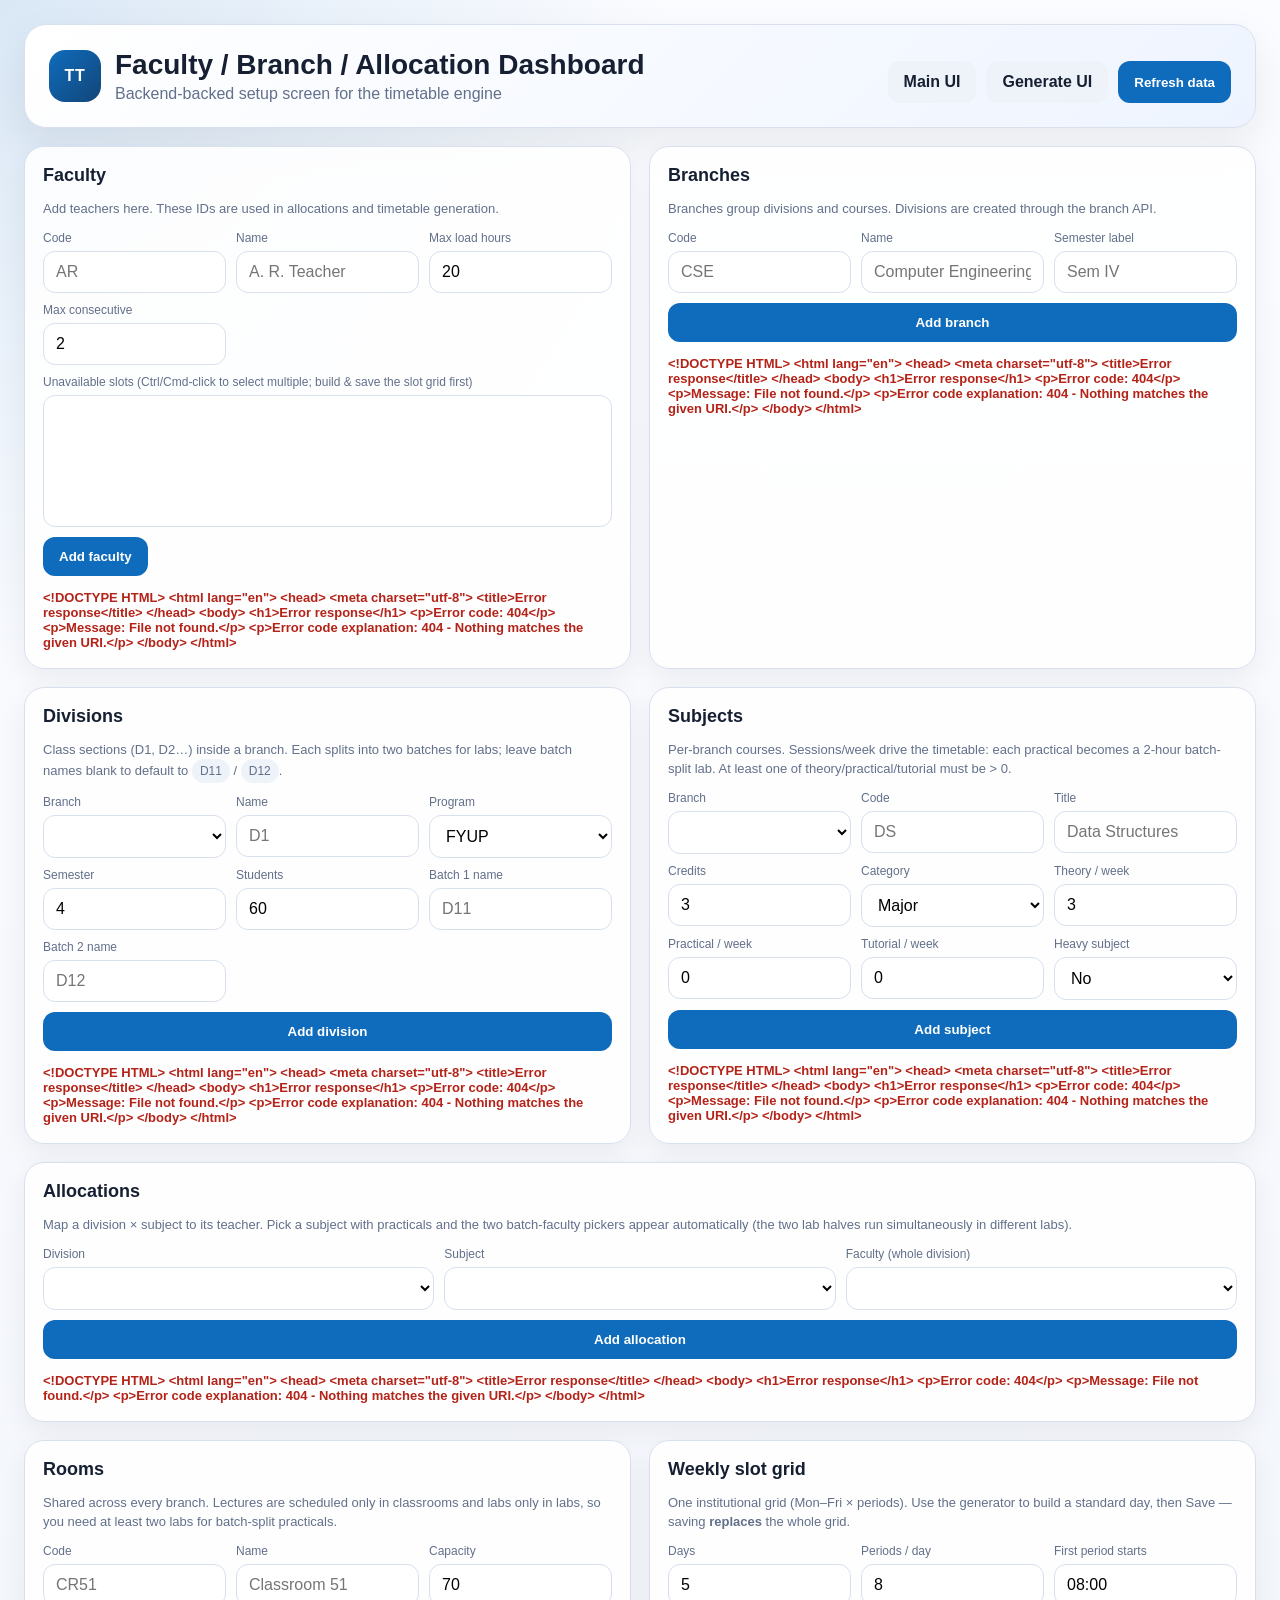
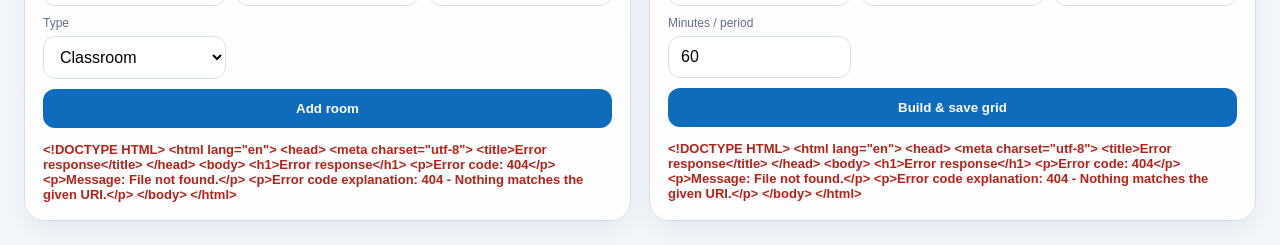
==== commit e61d207e: "Compare-mode UI, calendar backend, light theme, dashboard delete/unavailability Four features built " ====
--- a/webapp/static/dashboard.html
+++ b/webapp/static/dashboard.html
@@ -76,6 +76,17 @@
   .muted { color: var(--muted); }
   .two-up { display: grid; grid-template-columns: 1.4fr 1fr; gap: 18px; }
   @media (max-width: 960px) { .two-up { grid-template-columns: 1fr; } }
+  .del-btn, .edit-btn {
+    border-radius: 8px; padding: 4px 10px; font-size: 12px; font-weight: 600; cursor: pointer;
+    border: 1px solid var(--line); white-space: nowrap;
+  }
+  .del-btn { background: transparent; color: var(--bad); border-color: var(--bad); }
+  .del-btn:hover { background: rgba(180, 35, 24, 0.08); }
+  .edit-btn { background: transparent; color: var(--accent-2); border-color: var(--accent); margin-right: 6px; }
+  .edit-btn:hover { background: rgba(15, 108, 189, 0.08); }
+  td.actions-cell { white-space: nowrap; }
+  select[multiple] { height: auto; }
+  .form-actions { display: flex; gap: 10px; align-items: center; }
 </style>
 </head>
 <body>
@@ -105,8 +116,15 @@
             <div class="field"><label>Name</label><input name="name" placeholder="A. R. Teacher" required></div>
             <div class="field"><label>Max load hours</label><input name="max_load_hours_per_week" type="number" value="20" min="1" required></div>
             <div class="field"><label>Max consecutive</label><input name="max_consecutive_sessions" type="number" value="2" min="1" required></div>
+            <div class="field" style="grid-column: 1 / -1;">
+              <label>Unavailable slots (Ctrl/Cmd-click to select multiple; build &amp; save the slot grid first)</label>
+              <select name="unavailable_slot_ids" id="facultyUnavailable" multiple size="6"></select>
+            </div>
           </div>
-          <button type="submit">Add faculty</button>
+          <div class="form-actions">
+            <button type="submit" id="facultySubmitBtn">Add faculty</button>
+            <button type="button" id="facultyCancelEditBtn" class="btn secondary" style="display:none;">Cancel edit</button>
+          </div>
         </form>
         <div class="status" id="facultyStatus"></div>
         <div id="facultyTable"></div>
@@ -262,21 +280,31 @@
 
     function renderFaculty() {
       const rows = state.faculty.map((f) => `
-        <tr><td>${f.id}</td><td>${esc(f.code)}</td><td>${esc(f.name)}</td><td>${f.max_load_hours_per_week}</td></tr>`).join("");
+        <tr>
+          <td>${f.id}</td><td>${esc(f.code)}</td><td>${esc(f.name)}</td><td>${f.max_load_hours_per_week}</td>
+          <td>${unavailableLabel(f.unavailable_slot_ids)}</td>
+          <td class="actions-cell">
+            <button type="button" class="edit-btn" data-kind="faculty" data-id="${f.id}">Edit</button>
+            <button type="button" class="del-btn" data-kind="faculty" data-id="${f.id}">Delete</button>
+          </td>
+        </tr>`).join("");
       $("facultyTable").innerHTML = `
         <table>
-          <thead><tr><th>ID</th><th>Code</th><th>Name</th><th>Load</th></tr></thead>
-          <tbody>${rows || `<tr><td colspan="4" class="muted">No faculty yet</td></tr>`}</tbody>
+          <thead><tr><th>ID</th><th>Code</th><th>Name</th><th>Load</th><th>Unavailable</th><th>Actions</th></tr></thead>
+          <tbody>${rows || `<tr><td colspan="6" class="muted">No faculty yet</td></tr>`}</tbody>
         </table>`;
     }
 
     function renderBranches() {
       const rows = state.branches.map((b) => `
-        <tr><td>${b.id}</td><td>${esc(b.code)}</td><td>${esc(b.name)}</td><td>${esc(b.semester_label || "")}</td></tr>`).join("");
+        <tr>
+          <td>${b.id}</td><td>${esc(b.code)}</td><td>${esc(b.name)}</td><td>${esc(b.semester_label || "")}</td>
+          <td class="actions-cell"><button type="button" class="del-btn" data-kind="branch" data-id="${b.id}">Delete</button></td>
+        </tr>`).join("");
       $("branchTable").innerHTML = `
         <table>
-          <thead><tr><th>ID</th><th>Code</th><th>Name</th><th>Semester</th></tr></thead>
-          <tbody>${rows || `<tr><td colspan="4" class="muted">No branches yet</td></tr>`}</tbody>
+          <thead><tr><th>ID</th><th>Code</th><th>Name</th><th>Semester</th><th>Actions</th></tr></thead>
+          <tbody>${rows || `<tr><td colspan="5" class="muted">No branches yet</td></tr>`}</tbody>
         </table>`;
     }
 
@@ -300,12 +328,13 @@
                 ${division ? `<span class="muted">(${esc(branchLabel(division.branch_id))})</span>` : ""}</td>
             <td>${course ? `${esc(course.code)} <span class="muted">${esc(course.title)}</span>` : `#${a.course_id}`}</td>
             <td>${mapping}</td>
+            <td class="actions-cell"><button type="button" class="del-btn" data-kind="allocation" data-id="${a.id}">Delete</button></td>
           </tr>`;
       }).join("");
       $("allocationTable").innerHTML = `
         <table>
-          <thead><tr><th>ID</th><th>Division</th><th>Subject</th><th>Faculty mapping</th></tr></thead>
-          <tbody>${rows || `<tr><td colspan="4" class="muted">No allocations yet</td></tr>`}</tbody>
+          <thead><tr><th>ID</th><th>Division</th><th>Subject</th><th>Faculty mapping</th><th>Actions</th></tr></thead>
+          <tbody>${rows || `<tr><td colspan="5" class="muted">No allocations yet</td></tr>`}</tbody>
         </table>`;
     }
 
@@ -322,11 +351,12 @@
           <td>${d.id}</td><td>${esc(d.name)}</td><td><span class="tag">${esc(branchLabel(d.branch_id))}</span></td>
           <td>${esc(d.program)} &middot; sem ${d.semester}</td><td>${d.student_count}</td>
           <td class="muted">${esc(d.batch1_name || d.name + "1")} / ${esc(d.batch2_name || d.name + "2")}</td>
+          <td class="actions-cell"><button type="button" class="del-btn" data-kind="division" data-id="${d.id}">Delete</button></td>
         </tr>`).join("");
       $("divisionTable").innerHTML = `
         <table>
-          <thead><tr><th>ID</th><th>Name</th><th>Branch</th><th>Program</th><th>Students</th><th>Batches</th></tr></thead>
-          <tbody>${rows || `<tr><td colspan="6" class="muted">No divisions yet</td></tr>`}</tbody>
+          <thead><tr><th>ID</th><th>Name</th><th>Branch</th><th>Program</th><th>Students</th><th>Batches</th><th>Actions</th></tr></thead>
+          <tbody>${rows || `<tr><td colspan="7" class="muted">No divisions yet</td></tr>`}</tbody>
         </table>`;
     }
 
@@ -337,25 +367,27 @@
           <td><span class="tag">${esc(branchLabel(c.branch_id))}</span></td>
           <td>${esc(c.category)}</td><td>${c.credits}</td>
           <td>${c.theory_per_week}T / ${c.practical_per_week}P / ${c.tutorial_per_week}Tu${c.is_heavy ? ' <span class="tag">heavy</span>' : ""}</td>
+          <td class="actions-cell"><button type="button" class="del-btn" data-kind="course" data-id="${c.id}">Delete</button></td>
         </tr>`).join("");
       $("courseTable").innerHTML = `
         <table>
-          <thead><tr><th>ID</th><th>Code</th><th>Title</th><th>Branch</th><th>Category</th><th>Cr</th><th>Sessions/wk</th></tr></thead>
-          <tbody>${rows || `<tr><td colspan="7" class="muted">No subjects yet</td></tr>`}</tbody>
+          <thead><tr><th>ID</th><th>Code</th><th>Title</th><th>Branch</th><th>Category</th><th>Cr</th><th>Sessions/wk</th><th>Actions</th></tr></thead>
+          <tbody>${rows || `<tr><td colspan="8" class="muted">No subjects yet</td></tr>`}</tbody>
         </table>`;
     }
 
     function renderRooms() {
       const rows = state.rooms.map((r) => `
         <tr><td>${r.id}</td><td>${esc(r.code)}</td><td>${esc(r.name)}</td><td>${r.capacity}</td>
-        <td><span class="tag">${esc(r.room_type)}</span></td></tr>`).join("");
+        <td><span class="tag">${esc(r.room_type)}</span></td>
+        <td class="actions-cell"><button type="button" class="del-btn" data-kind="room" data-id="${r.id}">Delete</button></td></tr>`).join("");
       const labs = state.rooms.filter((r) => r.room_type === "lab").length;
       const warn = state.rooms.length && labs < 2
         ? `<div class="status bad">Only ${labs} lab room(s): batch-split practicals need at least 2.</div>` : "";
       $("roomTable").innerHTML = `
         <table>
-          <thead><tr><th>ID</th><th>Code</th><th>Name</th><th>Capacity</th><th>Type</th></tr></thead>
-          <tbody>${rows || `<tr><td colspan="5" class="muted">No rooms yet</td></tr>`}</tbody>
+          <thead><tr><th>ID</th><th>Code</th><th>Name</th><th>Capacity</th><th>Type</th><th>Actions</th></tr></thead>
+          <tbody>${rows || `<tr><td colspan="6" class="muted">No rooms yet</td></tr>`}</tbody>
         </table>${warn}`;
     }
 
@@ -384,6 +416,47 @@
          <div class="status">${state.slots.length} slots across ${days.length} day(s).</div>`;
     }
 
+    // Engine slot ids (what `faculty.unavailable_slot_ids` is interpreted against) are NOT the
+    // SlotTemplate DB row `id` from GET /api/slots. `webapp/problem_builder.py::build_problem_dict`
+    // builds them like this:
+    //   slot_rows = sorted(session.exec(select(SlotTemplate)).all(), key=lambda s: (s.day, s.period))
+    //   time_slots = [{"id": idx, ...} for idx, s in enumerate(slot_rows)]
+    // i.e. the engine id is the 0-based index of the slot in (day, period)-sorted order. GET
+    // /api/slots already happens to come back in that order, but we sort defensively here rather
+    // than trust it, since the picker silently pointing at the wrong period would be worse than no
+    // feature at all.
+    function sortedSlotsWithIndex() {
+      return [...state.slots]
+        .sort((a, b) => (a.day - b.day) || (a.period - b.period))
+        .map((slot, index) => ({ index, slot }));
+    }
+
+    function slotOptionLabel(slot) {
+      const day = DAY_NAMES[slot.day] || `Day ${slot.day}`;
+      return `${day} P${slot.period} ${slot.start}–${slot.end}`;
+    }
+
+    function renderUnavailableOptions() {
+      const select = $("facultyUnavailable");
+      if (!select) return;
+      const previous = new Set([...select.selectedOptions].map((o) => o.value));
+      select.innerHTML = sortedSlotsWithIndex()
+        .map(({ index, slot }) => `<option value="${index}">${esc(slotOptionLabel(slot))}</option>`)
+        .join("");
+      [...select.options].forEach((o) => { if (previous.has(o.value)) o.selected = true; });
+    }
+
+    function unavailableLabel(ids) {
+      if (!ids || !ids.length) return `<span class="muted">none</span>`;
+      const byIndex = new Map(sortedSlotsWithIndex().map(({ index, slot }) => [index, slot]));
+      const labels = [...ids].sort((a, b) => a - b).map((i) => {
+        const slot = byIndex.get(i);
+        return slot ? `${(DAY_NAMES[slot.day] || `D${slot.day}`)}P${slot.period}` : `#${i}`;
+      });
+      const preview = labels.slice(0, 4).join(", ") + (labels.length > 4 ? "…" : "");
+      return `<span class="tag">${ids.length}</span> <span class="muted">${esc(preview)}</span>`;
+    }
+
     function fillSelect(select, items, toLabel, { placeholder, keepValue = true } = {}) {
       if (!select) return;
       const previous = keepValue ? select.value : "";
@@ -428,6 +501,7 @@
       fillSelect($("allocBatch1Select"), state.faculty, facLabel, { placeholder: "Select faculty" });
       fillSelect($("allocBatch2Select"), state.faculty, facLabel, { placeholder: "Select faculty" });
       syncAllocationFields();
+      renderUnavailableOptions();
     }
 
     async function fetchJson(url, options) {
@@ -466,6 +540,37 @@
       refreshSelects();
     }
 
+    // Faculty editing: null = "add" mode; otherwise the id of the row being edited. The form and
+    // its multi-select double as the editor — Edit just preloads it, Cancel restores add-mode.
+    let editingFacultyId = null;
+
+    function startEditFaculty(id) {
+      const f = state.faculty.find((x) => x.id === id);
+      if (!f) return;
+      editingFacultyId = id;
+      const form = $("facultyForm");
+      form.code.value = f.code;
+      form.name.value = f.name;
+      form.max_load_hours_per_week.value = f.max_load_hours_per_week;
+      form.max_consecutive_sessions.value = f.max_consecutive_sessions;
+      const wanted = new Set((f.unavailable_slot_ids || []).map(String));
+      [...$("facultyUnavailable").options].forEach((o) => { o.selected = wanted.has(o.value); });
+      $("facultySubmitBtn").textContent = "Save changes";
+      $("facultyCancelEditBtn").style.display = "";
+      setStatus("facultyStatus", `Editing ${f.code} — submit to save, or cancel.`, "");
+    }
+
+    function cancelEditFaculty() {
+      editingFacultyId = null;
+      $("facultyForm").reset();
+      [...$("facultyUnavailable").options].forEach((o) => { o.selected = false; });
+      $("facultySubmitBtn").textContent = "Add faculty";
+      $("facultyCancelEditBtn").style.display = "none";
+      setStatus("facultyStatus", "", "");
+    }
+
+    $("facultyCancelEditBtn").addEventListener("click", cancelEditFaculty);
+
     $("facultyForm").addEventListener("submit", async (event) => {
       event.preventDefault();
       const form = new FormData(event.target);
@@ -474,16 +579,27 @@
         name: form.get("name"),
         max_load_hours_per_week: Number(form.get("max_load_hours_per_week") || 20),
         max_consecutive_sessions: Number(form.get("max_consecutive_sessions") || 2),
-        unavailable_slot_ids: [],
+        unavailable_slot_ids: form.getAll("unavailable_slot_ids").map(Number),
       };
       try {
-        await fetchJson("/api/faculty", {
-          method: "POST",
-          headers: { "Content-Type": "application/json" },
-          body: JSON.stringify(payload),
-        });
-        event.target.reset();
-        setStatus("facultyStatus", "Faculty saved.", "ok");
+        if (editingFacultyId) {
+          const id = editingFacultyId;
+          await fetchJson(`/api/faculty/${id}`, {
+            method: "PUT",
+            headers: { "Content-Type": "application/json" },
+            body: JSON.stringify(payload),
+          });
+          cancelEditFaculty();
+          setStatus("facultyStatus", `Faculty #${id} updated.`, "ok");
+        } else {
+          await fetchJson("/api/faculty", {
+            method: "POST",
+            headers: { "Content-Type": "application/json" },
+            body: JSON.stringify(payload),
+          });
+          event.target.reset();
+          setStatus("facultyStatus", "Faculty saved.", "ok");
+        }
         await loadAll();
       } catch (error) {
         setStatus("facultyStatus", error.message || String(error), "bad");
@@ -661,6 +777,116 @@
       }
     });
 
+    // --- Row deletion -------------------------------------------------------------------------
+    // One delegated click listener (below) handles every table's Delete button via this config,
+    // rather than wiring per-row listeners that would need re-attaching on every re-render.
+    function branchDeleteMessage(b) {
+      const divIds = new Set(state.divisions.filter((d) => d.branch_id === b.id).map((d) => d.id));
+      const divCount = divIds.size;
+      const allocCount = state.allocations.filter((a) => divIds.has(a.division_id)).length;
+      const courseCount = state.courses.filter((c) => c.branch_id === b.id).length;
+      return `Delete branch "${b.code} — ${b.name}"? This cascades: ${divCount} division(s), `
+        + `${allocCount} allocation(s) in those divisions, and ${courseCount} subject(s) will also `
+        + `be deleted. This cannot be undone.`;
+    }
+
+    function divisionDeleteMessage(d) {
+      const allocCount = state.allocations.filter((a) => a.division_id === d.id).length;
+      return `Delete division "${d.name}"? This also deletes ${allocCount} allocation(s) for this `
+        + `division. This cannot be undone.`;
+    }
+
+    function courseDeleteMessage(c) {
+      const allocCount = state.allocations.filter((a) => a.course_id === c.id).length;
+      return `Delete subject "${c.code} — ${c.title}"? This also deletes ${allocCount} `
+        + `allocation(s) referencing it. This cannot be undone.`;
+    }
+
+    const DELETE_CONFIG = {
+      faculty: {
+        find: (id) => state.faculty.find((x) => x.id === id),
+        url: (id) => `/api/faculty/${id}`,
+        statusId: "facultyStatus",
+        confirmMessage: (item) => `Delete faculty "${item.code} — ${item.name}"?`,
+        beforeDelete: (id) => { if (editingFacultyId === id) cancelEditFaculty(); },
+        successText: (item) => `Deleted faculty ${item.code}.`,
+      },
+      branch: {
+        find: (id) => state.branches.find((x) => x.id === id),
+        url: (id) => `/api/branches/${id}`,
+        statusId: "branchStatus",
+        confirmMessage: branchDeleteMessage,
+        successText: (item) => `Deleted branch ${item.code} and its dependents.`,
+      },
+      division: {
+        find: (id) => state.divisions.find((x) => x.id === id),
+        url: (id) => `/api/divisions/${id}`,
+        statusId: "divisionStatus",
+        confirmMessage: divisionDeleteMessage,
+        successText: (item) => `Deleted division ${item.name}.`,
+      },
+      course: {
+        find: (id) => state.courses.find((x) => x.id === id),
+        url: (id) => `/api/courses/${id}`,
+        statusId: "courseStatus",
+        confirmMessage: courseDeleteMessage,
+        successText: (item) => `Deleted subject ${item.code}.`,
+      },
+      room: {
+        find: (id) => state.rooms.find((x) => x.id === id),
+        url: (id) => `/api/rooms/${id}`,
+        statusId: "roomStatus",
+        confirmMessage: (item) => `Delete room "${item.code} — ${item.name}"?`,
+        successText: (item) => `Deleted room ${item.code}.`,
+      },
+      allocation: {
+        find: (id) => state.allocations.find((x) => x.id === id),
+        url: (id) => `/api/allocations/${id}`,
+        statusId: "allocationStatus",
+        confirmMessage: () => "Delete this allocation?",
+        successText: () => "Deleted allocation.",
+      },
+    };
+
+    async function handleDelete(kind, id) {
+      const cfg = DELETE_CONFIG[kind];
+      if (!cfg) return;
+      const item = cfg.find(id);
+      if (!item) return;
+      if (!confirm(cfg.confirmMessage(item))) return;
+      if (cfg.beforeDelete) cfg.beforeDelete(id);
+      try {
+        // All delete endpoints return {"deleted": id} on success; faculty additionally 400s with
+        // a plain-English detail message while an allocation still references it — surfaced as-is
+        // via fetchJson's rejection (it throws with `text` = the response body) rather than a
+        // generic failure string.
+        await fetchJson(cfg.url(id), { method: "DELETE" });
+        setStatus(cfg.statusId, cfg.successText(item), "ok");
+        await loadAll();
+      } catch (error) {
+        let message = error.message || String(error);
+        try {
+          const parsed = JSON.parse(message);
+          if (parsed && parsed.detail) message = parsed.detail;
+        } catch (_parseError) {
+          // not JSON — show the raw error text as-is
+        }
+        setStatus(cfg.statusId, message, "bad");
+      }
+    }
+
+    document.addEventListener("click", (event) => {
+      const editBtn = event.target.closest(".edit-btn");
+      if (editBtn && editBtn.dataset.kind === "faculty") {
+        startEditFaculty(Number(editBtn.dataset.id));
+        return;
+      }
+      const delBtn = event.target.closest(".del-btn");
+      if (delBtn) {
+        handleDelete(delBtn.dataset.kind, Number(delBtn.dataset.id));
+      }
+    });
+
     const STATUS_IDS = ["facultyStatus", "branchStatus", "divisionStatus", "courseStatus",
                         "allocationStatus", "roomStatus", "slotStatus"];
     const setAllStatus = (text, tone = "") => STATUS_IDS.forEach((id) => setStatus(id, text, tone));
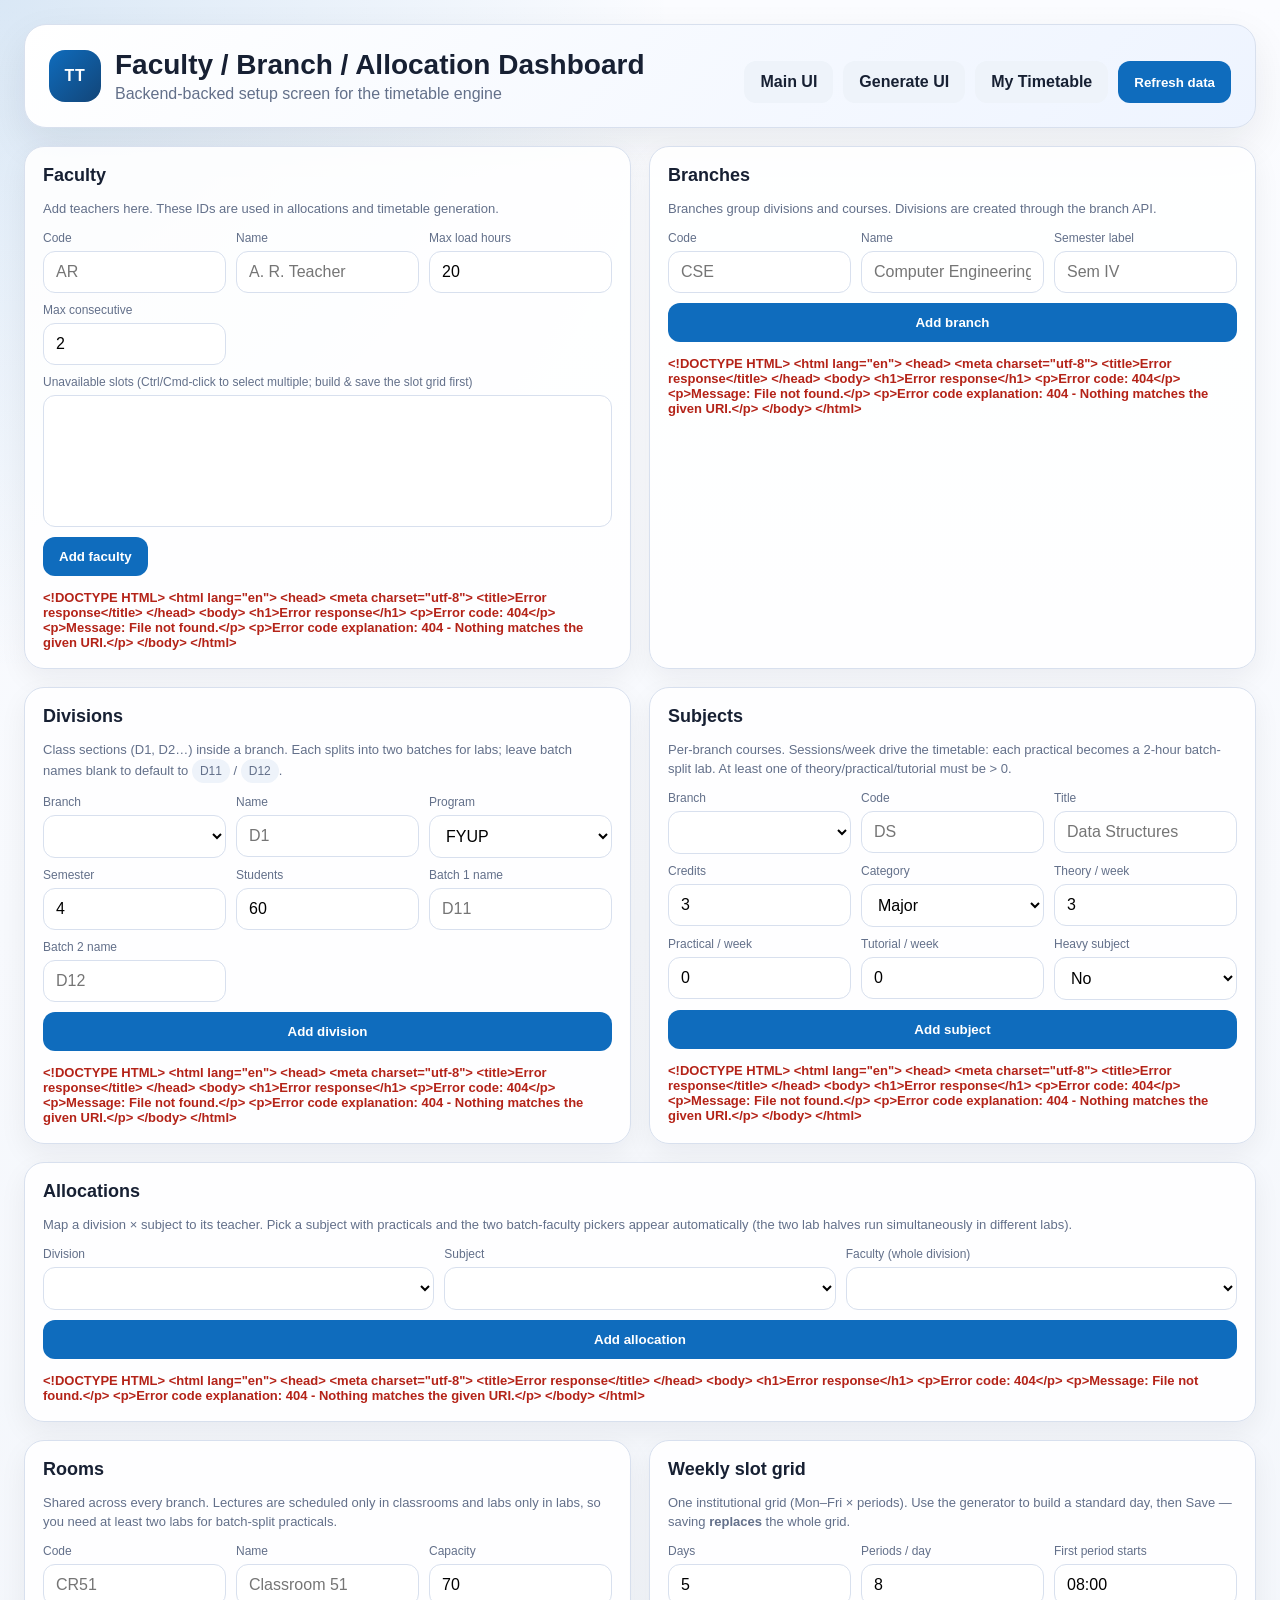
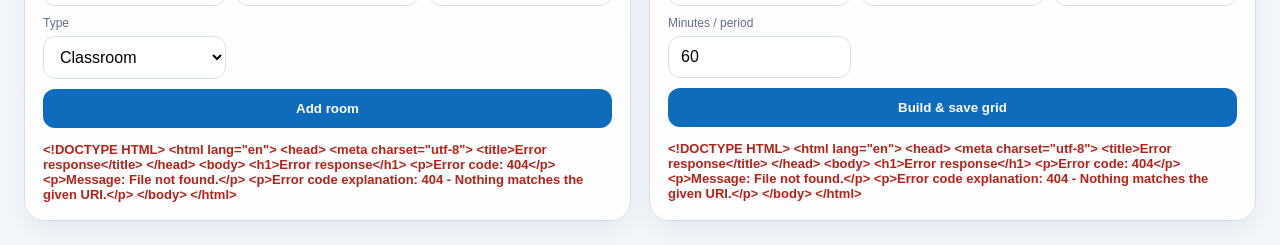
==== commit 1a191dd4: "Add faculty/student auth, per-faculty timetable view, and continuous-teaching-hours constraint Auth:" ====
--- a/webapp/static/dashboard.html
+++ b/webapp/static/dashboard.html
@@ -102,6 +102,7 @@
       <div class="actions">
         <a class="btn secondary" href="/">Main UI</a>
         <a class="btn secondary" href="/platform">Generate UI</a>
+        <a class="btn secondary" href="/my-timetable">My Timetable</a>
         <button id="refreshAllBtn" class="primary">Refresh data</button>
       </div>
     </header>
